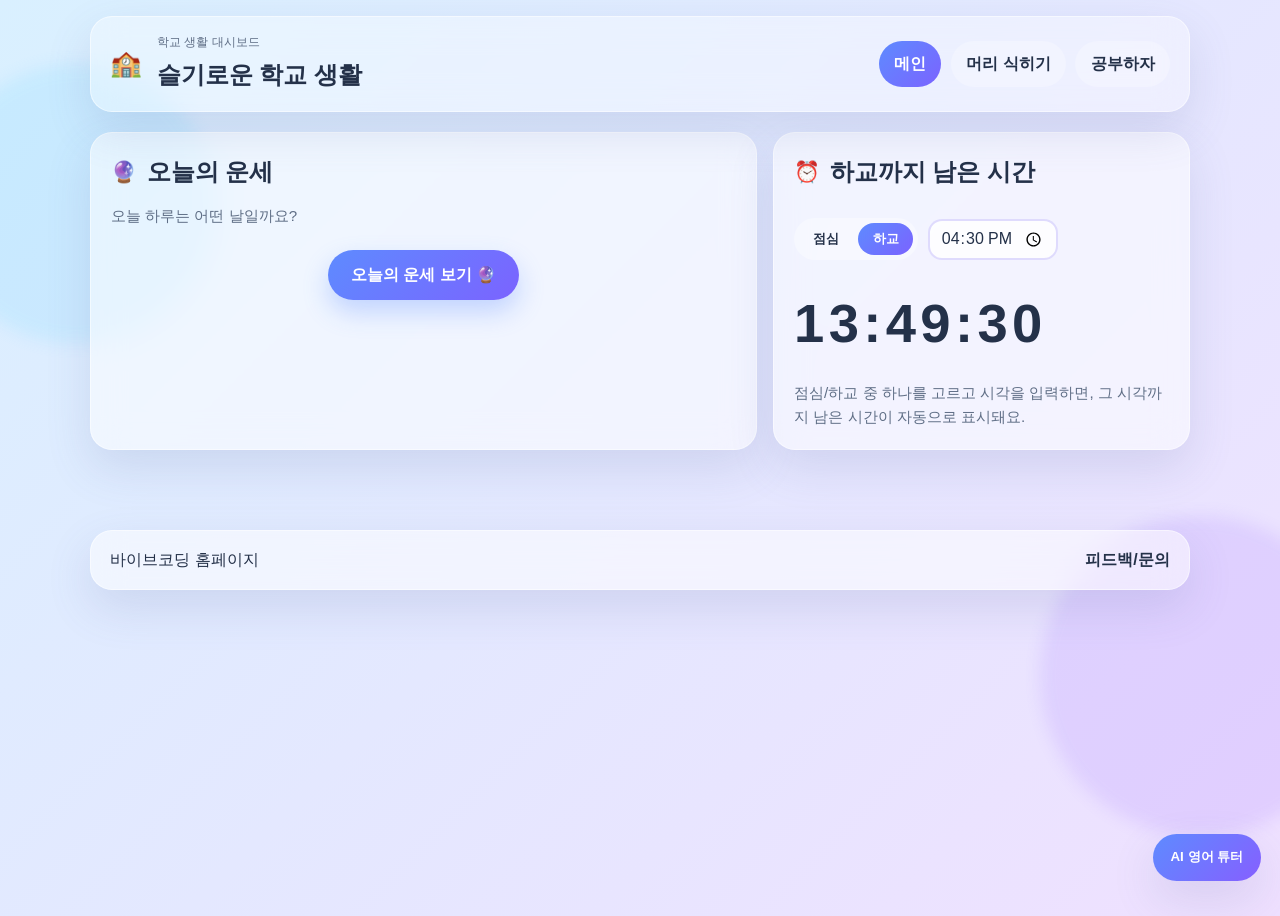
==== index.html @ 47b9a418 "Add files via upload" ====
<!-- 파일 위치: index.html -->
<!DOCTYPE html>
<html lang="ko">
  <head>
    <meta charset="UTF-8" />
    <meta name="viewport" content="width=device-width, initial-scale=1.0" />
    <meta
      name="description"
      content="슬기로운 학교 생활 대시보드. 급식, 게임, 공부 도구를 한 곳에서 쉽게 확인하세요."
    />
    <title>슬기로운 학교 생활</title>
    <link rel="icon" href="assets/icons/favicon.ico" type="image/x-icon" />
    <link rel="stylesheet" href="css/style.css" />
  </head>
  <body>
    <div class="background-orb orb-1"></div>
    <div class="background-orb orb-2"></div>

    <header class="topbar glass">
      <div class="brand-wrap">
        <div class="brand-mark">🏫</div>
        <div>
          <p class="eyebrow">학교 생활 대시보드</p>
          <h1>슬기로운 학교 생활</h1>
        </div>
      </div>

      <nav class="gnb" aria-label="메인 내비게이션">
        <a class="nav-link active" href="index.html" data-page="index">메인</a>
        <a class="nav-link" href="pages/game.html" data-page="game">머리 식히기</a>
        <a class="nav-link" href="pages/study.html" data-page="study">공부하자</a>
      </nav>
    </header>

    <main class="page-shell">
      <section class="hero-grid">
        <article class="glass card fortune-card">
          <div class="section-title-row">
            <span class="title-emoji">🔮</span>
            <h2>오늘의 운세</h2>
          </div>
          <p class="fortune-subtitle">오늘 하루는 어떤 날일까요?</p>

          <div id="fortune-idle" class="fortune-idle">
            <button id="fortune-reveal-btn" type="button" class="fortune-reveal-btn">오늘의 운세 보기 🔮</button>
          </div>

          <div id="fortune-result" class="fortune-result" hidden>
            <div class="fortune-emoji" id="fortune-emoji">🍀</div>
            <p class="fortune-text" id="fortune-text"></p>

            <div class="fortune-extra">
              <div class="fortune-chip">
                <span class="fortune-chip-label">행운의 색</span>
                <span class="fortune-chip-value">
                  <span class="fortune-color-dot" id="fortune-color-dot"></span>
                  <span id="fortune-color-name"></span>
                </span>
              </div>
              <div class="fortune-chip">
                <span class="fortune-chip-label">행운의 아이템</span>
                <span class="fortune-chip-value" id="fortune-item"></span>
              </div>
            </div>

            <button id="fortune-reroll-btn" type="button" class="fortune-reroll-btn">그냥 재미로 다시 뽑기 🔁</button>
          </div>
        </article>

        <article class="glass card countdown-card">
          <div class="section-title-row">
            <span class="title-emoji">⏰</span>
            <h2 id="countdownLabel">하교까지 남은 시간</h2>
          </div>

          <div class="timer-setup">
            <div class="timer-mode-group" role="group" aria-label="시간 종류 선택">
              <button type="button" class="timer-mode-btn" data-mode="lunch" aria-pressed="false">점심</button>
              <button type="button" class="timer-mode-btn" data-mode="dismissal" aria-pressed="false">하교</button>
            </div>
            <input type="time" id="targetTimeInput" aria-label="목표 시각 입력" />
          </div>

          <div id="countdown" class="countdown-number">00:00:00</div>
          <p class="countdown-note">점심/하교 중 하나를 고르고 시각을 입력하면, 그 시각까지 남은 시간이 자동으로 표시돼요.</p>
        </article>
      </section>
    </main>

    <button class="floating-tutor" type="button" aria-label="AI 영어 튜터 열기">
      <span>AI 영어 튜터</span>
    </button>

    <footer class="site-footer glass">
      <p>바이브코딩 홈페이지</p>
      <a href="#" aria-label="피드백 및 문의">피드백/문의</a>
    </footer>

    <script src="js/config.js"></script>
    <script src="js/fortune.js"></script>
    <script src="js/main.js"></script>
  </body>
</html>
---- css/style.css ----
/* 파일 위치: css/style.css */
:root {
  --bg-start: #d9f0ff;
  --bg-end: #efe0ff;
  --glass-bg: rgba(255, 255, 255, 0.34);
  --glass-border: rgba(255, 255, 255, 0.5);
  --surface: rgba(255, 255, 255, 0.52);
  --surface-strong: rgba(255, 255, 255, 0.76);
  --text-main: #243149;
  --text-subtle: #5f6e86;
  --accent: #5e8bff;
  --accent-strong: #7b63ff;
  --danger: #ff6f91;
  --shadow: 0 18px 45px rgba(96, 108, 160, 0.16);
  --radius: 22px;
  --radius-sm: 14px;
  --font-body: "Pretendard", "Noto Sans KR", sans-serif;
  --font-size-xl: 2rem;
  --font-size-lg: 1.3rem;
  --font-size-md: 1rem;
  --font-size-sm: 0.9rem;
}

* {
  box-sizing: border-box;
}

body {
  margin: 0;
  min-height: 100vh;
  font-family: var(--font-body);
  color: var(--text-main);
  background: linear-gradient(135deg, var(--bg-start), var(--bg-end));
  position: relative;
  overflow-x: hidden;
  line-height: 1.6;
}

.background-orb {
  position: fixed;
  border-radius: 50%;
  filter: blur(8px);
  opacity: 0.45;
  pointer-events: none;
}

.orb-1 {
  width: 280px;
  height: 280px;
  top: 4rem;
  left: -4rem;
  background: rgba(128, 220, 255, 0.45);
}

.orb-2 {
  width: 320px;
  height: 320px;
  right: -5rem;
  bottom: 4rem;
  background: rgba(171, 133, 255, 0.43);
}

.glass {
  background: var(--glass-bg);
  border: 1px solid var(--glass-border);
  backdrop-filter: blur(16px);
  -webkit-backdrop-filter: blur(16px);
  box-shadow: var(--shadow);
}

.topbar {
  width: min(1100px, calc(100% - 2rem));
  margin: 1rem auto 0;
  padding: 1rem 1.2rem;
  border-radius: var(--radius);
  display: flex;
  align-items: center;
  justify-content: space-between;
  position: sticky;
  top: 0.8rem;
  z-index: 20;
}

.card,
.menu-card,
.flashcard-box,
.quiz-options button,
.site-footer,
.fortune-reveal-btn,
.fortune-reroll-btn {
  transition: transform 0.2s ease, box-shadow 0.2s ease, background 0.2s ease;
}

.brand-wrap {
  display: flex;
  align-items: center;
  gap: 0.9rem;
}

.brand-mark {
  font-size: 1.6rem;
}

.eyebrow {
  margin: 0 0 0.2rem;
  font-size: 0.78rem;
  color: var(--text-subtle);
}

h1,
h2,
p {
  margin: 0;
}

h1 {
  font-size: clamp(1.1rem, 3vw, 1.5rem);
}

.gnb {
  display: flex;
  gap: 0.6rem;
  flex-wrap: wrap;
}

.nav-link {
  text-decoration: none;
  color: var(--text-main);
  padding: 0.65rem 0.95rem;
  border-radius: 999px;
  background: rgba(255, 255, 255, 0.25);
  font-weight: 700;
}

.nav-link.active,
.nav-link:hover {
  background: linear-gradient(135deg, var(--accent), var(--accent-strong));
  color: white;
}

.page-shell {
  width: min(1100px, calc(100% - 2rem));
  margin: 1.25rem auto 0;
  padding-bottom: 4rem;
}

.hero-grid {
  display: grid;
  grid-template-columns: 1.6fr 1fr;
  gap: 1rem;
  align-items: stretch;
}

.card {
  border-radius: var(--radius);
  padding: 1.25rem;
  background: var(--surface);
}

.fortune-card,
.countdown-card {
  min-height: 280px;
}

.countdown-card {
  display: flex;
  flex-direction: column;
  justify-content: center;
}

.section-title-row {
  display: flex;
  align-items: center;
  gap: 0.6rem;
  margin-bottom: 0.8rem;
}

.title-emoji {
  font-size: 1.3rem;
}

.fortune-subtitle,
.countdown-note {
  color: var(--text-subtle);
  font-size: 0.95rem;
}

.fortune-idle {
  margin-top: 1.4rem;
  display: flex;
  justify-content: center;
}

.fortune-reveal-btn {
  border: none;
  border-radius: 999px;
  padding: 0.9rem 1.4rem;
  font-weight: 800;
  font-size: 1rem;
  cursor: pointer;
  color: #fff;
  background: linear-gradient(135deg, var(--accent), var(--accent-strong));
  box-shadow: 0 12px 26px rgba(94, 139, 255, 0.32);
}

.fortune-reveal-btn:hover {
  transform: translateY(-2px);
}

@keyframes fortuneReveal {
  from {
    opacity: 0;
    transform: translateY(10px);
  }
  to {
    opacity: 1;
    transform: translateY(0);
  }
}

.fortune-result {
  text-align: center;
  margin-top: 0.6rem;
}

.fortune-result.show {
  animation: fortuneReveal 0.35s ease;
}

.fortune-emoji {
  font-size: 2.6rem;
  line-height: 1;
}

.fortune-text {
  margin-top: 0.7rem;
  font-size: 1.05rem;
  font-weight: 700;
  line-height: 1.6;
}

.fortune-extra {
  display: flex;
  justify-content: center;
  gap: 0.7rem;
  flex-wrap: wrap;
  margin-top: 1rem;
}

.fortune-chip {
  display: flex;
  flex-direction: column;
  gap: 0.3rem;
  align-items: center;
  background: var(--surface-strong);
  border-radius: var(--radius-sm);
  padding: 0.6rem 1rem;
  min-width: 120px;
}

.fortune-chip-label {
  font-size: 0.78rem;
  color: var(--text-subtle);
  font-weight: 700;
}

.fortune-chip-value {
  display: inline-flex;
  align-items: center;
  gap: 0.4rem;
  font-weight: 800;
}

.fortune-color-dot {
  width: 14px;
  height: 14px;
  border-radius: 50%;
  border: 1px solid rgba(0, 0, 0, 0.15);
  display: inline-block;
}

.fortune-reroll-btn {
  margin-top: 1.1rem;
  border: none;
  background: transparent;
  color: var(--text-subtle);
  font-weight: 700;
  font-size: 0.85rem;
  cursor: pointer;
  text-decoration: underline;
}

.fortune-reroll-btn:hover {
  color: var(--accent-strong);
}

.timer-setup {
  display: flex;
  align-items: center;
  gap: 0.6rem;
  flex-wrap: wrap;
  margin-top: 0.9rem;
}

.timer-mode-group {
  display: flex;
  gap: 0.3rem;
  padding: 0.3rem;
  background: rgba(255, 255, 255, 0.35);
  border-radius: 999px;
}

.timer-mode-btn {
  border: none;
  background: transparent;
  color: var(--text-main);
  font-weight: 700;
  padding: 0.45rem 0.9rem;
  border-radius: 999px;
  cursor: pointer;
  transition: background 0.2s ease, color 0.2s ease;
}

.timer-mode-btn.active {
  background: linear-gradient(135deg, var(--accent), var(--accent-strong));
  color: #fff;
}

.timer-setup input[type="time"] {
  border: 2px solid rgba(124, 108, 246, 0.24);
  border-radius: var(--radius-sm);
  background: rgba(255, 255, 255, 0.84);
  padding: 0.45rem 0.7rem;
  font-size: 1rem;
  font-family: var(--font-body);
  color: var(--text-main);
}

.timer-setup input[type="time"]:focus {
  outline: none;
  border-color: var(--accent-strong);
  box-shadow: 0 0 0 4px rgba(124, 108, 246, 0.12);
}

.countdown-number {
  margin: 1.25rem 0 0.85rem;
  font-size: clamp(2.2rem, 5vw, 3.4rem);
  font-weight: 800;
  letter-spacing: 0.08em;
}

.menu-page {
  display: grid;
  gap: 1rem;
}

.menu-grid {
  display: grid;
  grid-template-columns: repeat(auto-fit, minmax(220px, 1fr));
  gap: 1rem;
}

.menu-card {
  display: block;
  text-decoration: none;
  color: inherit;
  padding: 1.3rem;
  border-radius: var(--radius);
  min-height: 170px;
  background: var(--surface);
  transition: transform 0.2s ease, box-shadow 0.2s ease;
}

.menu-card:hover,
.menu-card:focus-visible {
  transform: translateY(-4px) scale(1.01);
  box-shadow: 0 20px 40px rgba(64, 72, 130, 0.22);
  outline: none;
}

.flashcard-controls button:hover,
.quiz-options button:hover,
.floating-tutor:hover {
  transform: translateY(-2px);
}

.menu-card .icon {
  font-size: 2rem;
  width: 3rem;
  height: 3rem;
  display: grid;
  place-items: center;
  border-radius: 14px;
  background: rgba(255, 255, 255, 0.62);
}

.menu-card h3 {
  margin: 0.8rem 0 0.4rem;
  font-size: 1.15rem;
}

.menu-card p {
  color: var(--text-subtle);
  line-height: 1.6;
}

.floating-tutor {
  position: fixed;
  right: 1.2rem;
  bottom: 1.2rem;
  border: none;
  border-radius: 999px;
  padding: 0.9rem 1.1rem;
  background: linear-gradient(135deg, #5e8bff, #865fff);
  color: white;
  font-weight: 700;
  box-shadow: var(--shadow);
  cursor: pointer;
}

.floating-tutor:focus-visible {
  outline: 3px solid rgba(94, 139, 255, 0.35);
  outline-offset: 2px;
}

.site-footer {
  width: min(1100px, calc(100% - 2rem));
  margin: 1rem auto 1.5rem;
  border-radius: var(--radius);
  padding: 1rem 1.2rem;
  display: flex;
  justify-content: space-between;
  align-items: center;
  background: var(--surface);
}

.site-footer a {
  color: var(--text-main);
  text-decoration: none;
  font-weight: 700;
}

@media (max-width: 767px) {
  .topbar,
  .site-footer {
    flex-direction: column;
    gap: 0.8rem;
  }

  .hero-grid {
    grid-template-columns: 1fr;
  }

  .page-shell {
    width: min(100%, calc(100% - 1rem));
  }
}

@media (min-width: 768px) and (max-width: 1023px) {
  .hero-grid {
    grid-template-columns: 1fr;
  }
}
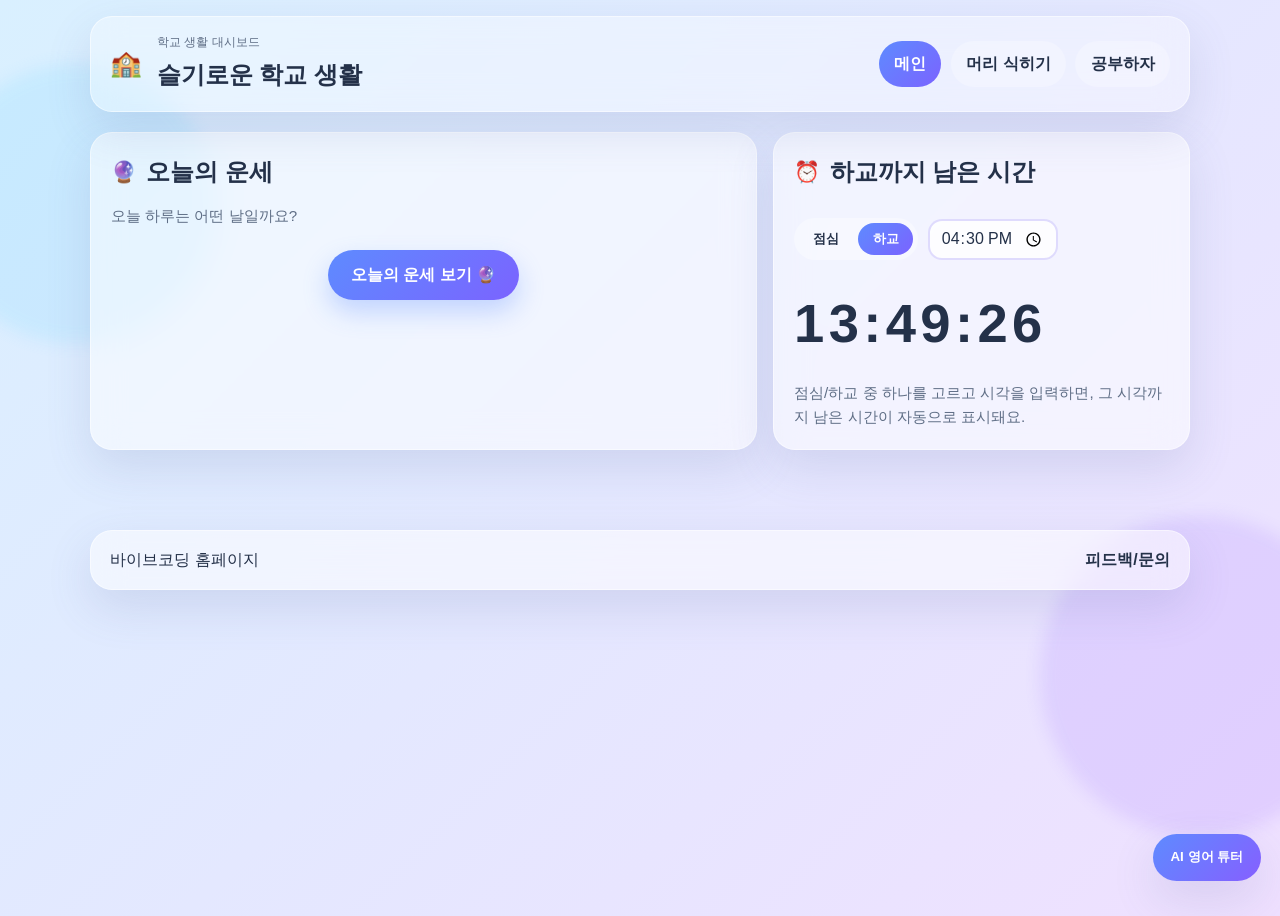
==== commit 0f286cdf: "Add files via upload" ====
--- a/index.html
+++ b/index.html
@@ -1,103 +1,126 @@
-<!-- 파일 위치: index.html -->
-<!DOCTYPE html>
-<html lang="ko">
-  <head>
-    <meta charset="UTF-8" />
-    <meta name="viewport" content="width=device-width, initial-scale=1.0" />
-    <meta
-      name="description"
-      content="슬기로운 학교 생활 대시보드. 급식, 게임, 공부 도구를 한 곳에서 쉽게 확인하세요."
-    />
-    <title>슬기로운 학교 생활</title>
-    <link rel="icon" href="assets/icons/favicon.ico" type="image/x-icon" />
-    <link rel="stylesheet" href="css/style.css" />
-  </head>
-  <body>
-    <div class="background-orb orb-1"></div>
-    <div class="background-orb orb-2"></div>
-
-    <header class="topbar glass">
-      <div class="brand-wrap">
-        <div class="brand-mark">🏫</div>
-        <div>
-          <p class="eyebrow">학교 생활 대시보드</p>
-          <h1>슬기로운 학교 생활</h1>
-        </div>
-      </div>
-
-      <nav class="gnb" aria-label="메인 내비게이션">
-        <a class="nav-link active" href="index.html" data-page="index">메인</a>
-        <a class="nav-link" href="pages/game.html" data-page="game">머리 식히기</a>
-        <a class="nav-link" href="pages/study.html" data-page="study">공부하자</a>
-      </nav>
-    </header>
-
-    <main class="page-shell">
-      <section class="hero-grid">
-        <article class="glass card fortune-card">
-          <div class="section-title-row">
-            <span class="title-emoji">🔮</span>
-            <h2>오늘의 운세</h2>
-          </div>
-          <p class="fortune-subtitle">오늘 하루는 어떤 날일까요?</p>
-
-          <div id="fortune-idle" class="fortune-idle">
-            <button id="fortune-reveal-btn" type="button" class="fortune-reveal-btn">오늘의 운세 보기 🔮</button>
-          </div>
-
-          <div id="fortune-result" class="fortune-result" hidden>
-            <div class="fortune-emoji" id="fortune-emoji">🍀</div>
-            <p class="fortune-text" id="fortune-text"></p>
-
-            <div class="fortune-extra">
-              <div class="fortune-chip">
-                <span class="fortune-chip-label">행운의 색</span>
-                <span class="fortune-chip-value">
-                  <span class="fortune-color-dot" id="fortune-color-dot"></span>
-                  <span id="fortune-color-name"></span>
-                </span>
-              </div>
-              <div class="fortune-chip">
-                <span class="fortune-chip-label">행운의 아이템</span>
-                <span class="fortune-chip-value" id="fortune-item"></span>
-              </div>
-            </div>
-
-            <button id="fortune-reroll-btn" type="button" class="fortune-reroll-btn">그냥 재미로 다시 뽑기 🔁</button>
-          </div>
-        </article>
-
-        <article class="glass card countdown-card">
-          <div class="section-title-row">
-            <span class="title-emoji">⏰</span>
-            <h2 id="countdownLabel">하교까지 남은 시간</h2>
-          </div>
-
-          <div class="timer-setup">
-            <div class="timer-mode-group" role="group" aria-label="시간 종류 선택">
-              <button type="button" class="timer-mode-btn" data-mode="lunch" aria-pressed="false">점심</button>
-              <button type="button" class="timer-mode-btn" data-mode="dismissal" aria-pressed="false">하교</button>
-            </div>
-            <input type="time" id="targetTimeInput" aria-label="목표 시각 입력" />
-          </div>
-
-          <div id="countdown" class="countdown-number">00:00:00</div>
-          <p class="countdown-note">점심/하교 중 하나를 고르고 시각을 입력하면, 그 시각까지 남은 시간이 자동으로 표시돼요.</p>
-        </article>
-      </section>
-    </main>
-
-    <button class="floating-tutor" type="button" aria-label="AI 영어 튜터 열기">
-      <span>AI 영어 튜터</span>
-    </button>
-
-    <footer class="site-footer glass">
-      <p>바이브코딩 홈페이지</p>
-      <a href="#" aria-label="피드백 및 문의">피드백/문의</a>
-    </footer>
-
-    <script src="js/config.js"></script>
-    <script src="js/fortune.js"></script>
-    <script src="js/main.js"></script>
-  </body>
-</html>
+<!-- 파일 위치: index.html -->
+<!DOCTYPE html>
+<html lang="ko">
+  <head>
+    <meta charset="UTF-8" />
+    <meta name="viewport" content="width=device-width, initial-scale=1.0" />
+    <meta
+      name="description"
+      content="슬기로운 학교 생활 대시보드. 급식, 게임, 공부 도구를 한 곳에서 쉽게 확인하세요."
+    />
+    <title>슬기로운 학교 생활</title>
+    <link rel="icon" href="assets/icons/favicon.ico" type="image/x-icon" />
+    <link rel="stylesheet" href="css/style.css" />
+  </head>
+  <body>
+    <div class="background-orb orb-1"></div>
+    <div class="background-orb orb-2"></div>
+
+    <header class="topbar glass">
+      <div class="brand-wrap">
+        <div class="brand-mark">🏫</div>
+        <div>
+          <p class="eyebrow">학교 생활 대시보드</p>
+          <h1>슬기로운 학교 생활</h1>
+        </div>
+      </div>
+
+      <nav class="gnb" aria-label="메인 내비게이션">
+        <a class="nav-link active" href="index.html" data-page="index">메인</a>
+        <a class="nav-link" href="pages/game.html" data-page="game">머리 식히기</a>
+        <a class="nav-link" href="pages/study.html" data-page="study">공부하자</a>
+      </nav>
+    </header>
+
+    <main class="page-shell">
+      <section class="hero-grid">
+        <article class="glass card fortune-card">
+          <div class="section-title-row">
+            <span class="title-emoji">🔮</span>
+            <h2>오늘의 운세</h2>
+          </div>
+          <p class="fortune-subtitle">오늘 하루는 어떤 날일까요?</p>
+
+          <div id="fortune-idle" class="fortune-idle">
+            <button id="fortune-reveal-btn" type="button" class="fortune-reveal-btn">오늘의 운세 보기 🔮</button>
+          </div>
+
+          <div id="fortune-result" class="fortune-result" hidden>
+            <div class="fortune-emoji" id="fortune-emoji">🍀</div>
+            <p class="fortune-text" id="fortune-text"></p>
+
+            <div class="fortune-extra">
+              <div class="fortune-chip">
+                <span class="fortune-chip-label">행운의 색</span>
+                <span class="fortune-chip-value">
+                  <span class="fortune-color-dot" id="fortune-color-dot"></span>
+                  <span id="fortune-color-name"></span>
+                </span>
+              </div>
+              <div class="fortune-chip">
+                <span class="fortune-chip-label">행운의 아이템</span>
+                <span class="fortune-chip-value" id="fortune-item"></span>
+              </div>
+            </div>
+
+            <button id="fortune-reroll-btn" type="button" class="fortune-reroll-btn">그냥 재미로 다시 뽑기 🔁</button>
+          </div>
+        </article>
+
+        <article class="glass card countdown-card">
+          <div class="section-title-row">
+            <span class="title-emoji">⏰</span>
+            <h2 id="countdownLabel">하교까지 남은 시간</h2>
+          </div>
+
+          <div class="timer-setup">
+            <div class="timer-mode-group" role="group" aria-label="시간 종류 선택">
+              <button type="button" class="timer-mode-btn" data-mode="lunch" aria-pressed="false">점심</button>
+              <button type="button" class="timer-mode-btn" data-mode="dismissal" aria-pressed="false">하교</button>
+            </div>
+            <input type="time" id="targetTimeInput" aria-label="목표 시각 입력" />
+          </div>
+
+          <div id="countdown" class="countdown-number">00:00:00</div>
+          <p class="countdown-note">점심/하교 중 하나를 고르고 시각을 입력하면, 그 시각까지 남은 시간이 자동으로 표시돼요.</p>
+        </article>
+      </section>
+    </main>
+
+    <button class="floating-tutor" type="button" aria-label="AI 영어 튜터 열기">
+      <span>AI 영어 튜터</span>
+    </button>
+
+    <!-- AI 영어 튜터 챗봇 창: 평소에는 hidden 속성으로 숨겨져 있다가,
+         플로팅 버튼을 누르면 main.js가 hidden을 풀어서 화면에 보여줘요. -->
+    <div id="tutor-panel" class="tutor-panel" hidden>
+      <div class="tutor-panel-inner glass">
+        <div class="tutor-panel-header">
+          <p>🤖 AI 영어 튜터</p>
+          <button id="tutor-close-btn" type="button" aria-label="AI 영어 튜터 닫기">✕</button>
+        </div>
+        <div class="tutor-panel-body">
+          <!-- Dify에서 만든 영어 단어 챗봇이 여기에 표시돼요.
+               무료 사용량 초과 시 안내 메시지 필요
+               크레딧이 빨리 소진될 경우, Dify에 Google Gemini 등 자체 무료 API 키를 연결하는 방식으로 전환 가능 -->
+          <iframe
+            src="https://udify.app/chatbot/o3hLbj0Ut3vGTRB0"
+            style="width: 100%; height: 100%; min-height: 700px"
+            frameborder="0"
+            allow="microphone"
+            title="AI 영어 튜터 챗봇"
+          ></iframe>
+        </div>
+      </div>
+    </div>
+
+    <footer class="site-footer glass">
+      <p>바이브코딩 홈페이지</p>
+      <a href="#" aria-label="피드백 및 문의">피드백/문의</a>
+    </footer>
+
+    <script src="js/config.js"></script>
+    <script src="js/fortune.js"></script>
+    <script src="js/main.js"></script>
+  </body>
+</html>
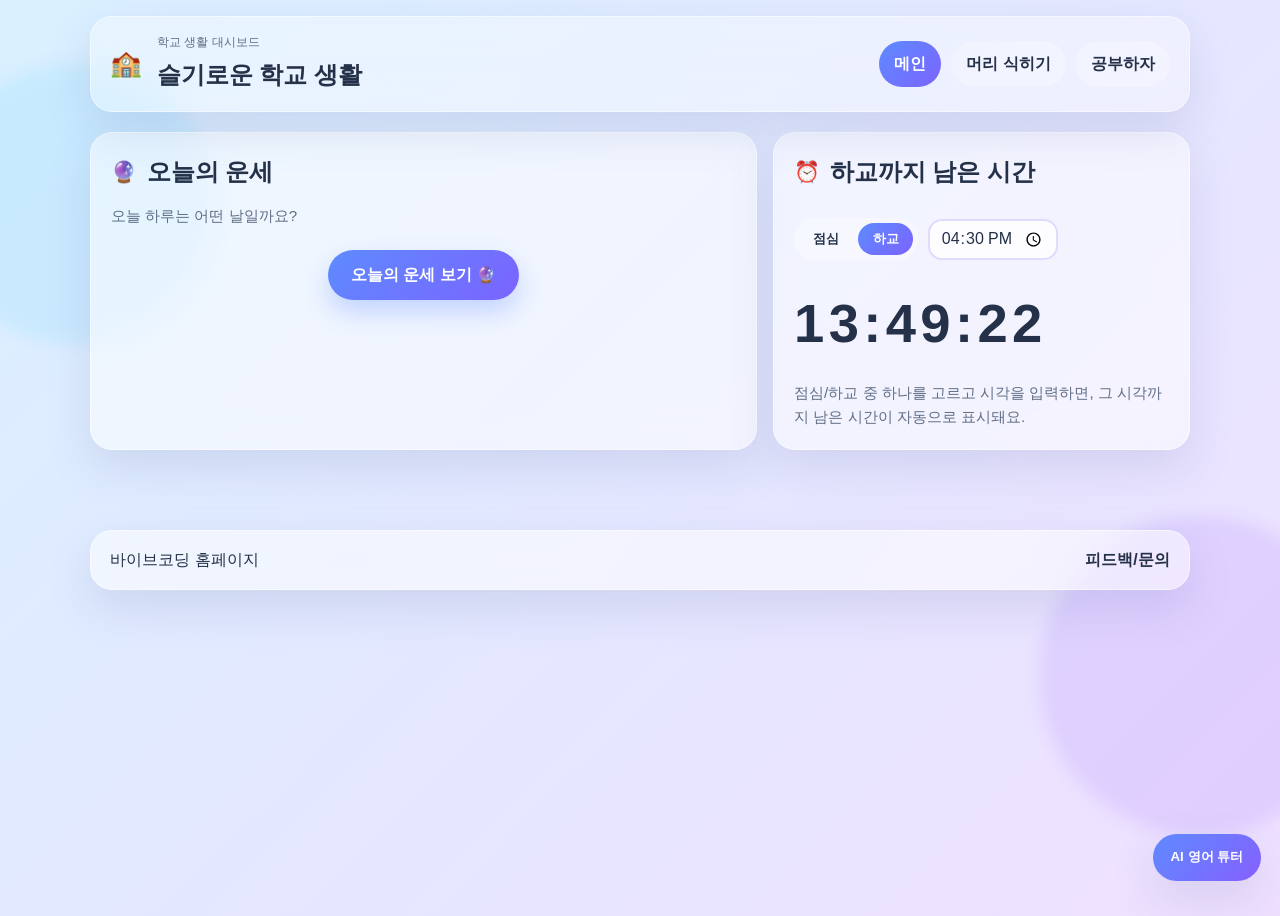
==== commit 275d6d9b: "Add files via upload" ====
--- a/index.html
+++ b/index.html
@@ -104,8 +104,9 @@
                무료 사용량 초과 시 안내 메시지 필요
                크레딧이 빨리 소진될 경우, Dify에 Google Gemini 등 자체 무료 API 키를 연결하는 방식으로 전환 가능 -->
           <iframe
-            src="https://udify.app/chatbot/o3hLbj0Ut3vGTRB0"
-            style="width: 100%; height: 100%; min-height: 700px"
+            id="tutor-iframe"
+            src="https://udify.app/chatbot/E8p7ZxgKmjU9KjIr"
+            style="width: 100%; height: 100%"
             frameborder="0"
             allow="microphone"
             title="AI 영어 튜터 챗봇"
--- a/css/style.css
+++ b/css/style.css
@@ -461,3 +461,74 @@
     grid-template-columns: 1fr;
   }
 }
+
+/* AI 영어 튜터 챗봇 창 스타일 */
+.tutor-panel {
+  position: fixed;
+  inset: 0;
+  z-index: 999;
+  display: flex;
+  align-items: flex-start; /* center로 두면 화면이 좁을 때 위쪽(헤더)이 화면 밖으로 밀려나 잘려요 */
+  justify-content: center;
+  padding: 24px;
+  overflow-y: auto; /* 패널이 화면보다 크면 이 배경 영역 자체를 스크롤해서 위쪽까지 볼 수 있게 해요 */
+  background: rgba(15, 23, 42, 0.45); /* 화면 전체를 덮는 어두운 반투명 배경 */
+}
+
+/* hidden 속성이 있을 때는 display: flex보다 이 규칙이 우선 적용되도록 해서
+   처음 페이지를 열었을 때 챗봇 창이 보이지 않게 해요. */
+.tutor-panel[hidden] {
+  display: none;
+}
+
+.tutor-panel-inner {
+  width: 100%;
+  max-width: 420px;
+  height: min(80vh, 760px);
+  max-height: calc(100vh - 48px); /* 위아래 padding(24px씩)을 뺀 값을 넘지 않도록 해요 */
+  flex-shrink: 0;
+  display: flex;
+  flex-direction: column;
+  overflow: hidden;
+  border-radius: var(--radius);
+}
+
+.tutor-panel-header {
+  display: flex;
+  align-items: center;
+  justify-content: space-between;
+  padding: 16px 20px;
+  font-weight: 800;
+}
+
+.tutor-panel-header button {
+  background: none;
+  border: none;
+  font-size: 20px;
+  cursor: pointer;
+  color: var(--text-main);
+}
+
+.tutor-panel-body {
+  flex: 1;
+  padding: 0 12px 12px;
+}
+
+.tutor-panel-body iframe {
+  width: 100%;
+  height: 100%;
+  border-radius: var(--radius-sm);
+}
+
+@media (max-width: 767px) {
+  .tutor-panel {
+    padding: 0;
+  }
+
+  .tutor-panel-inner {
+    max-width: 100%;
+    height: 100%;
+    max-height: 100%;
+    border-radius: 0;
+  }
+}
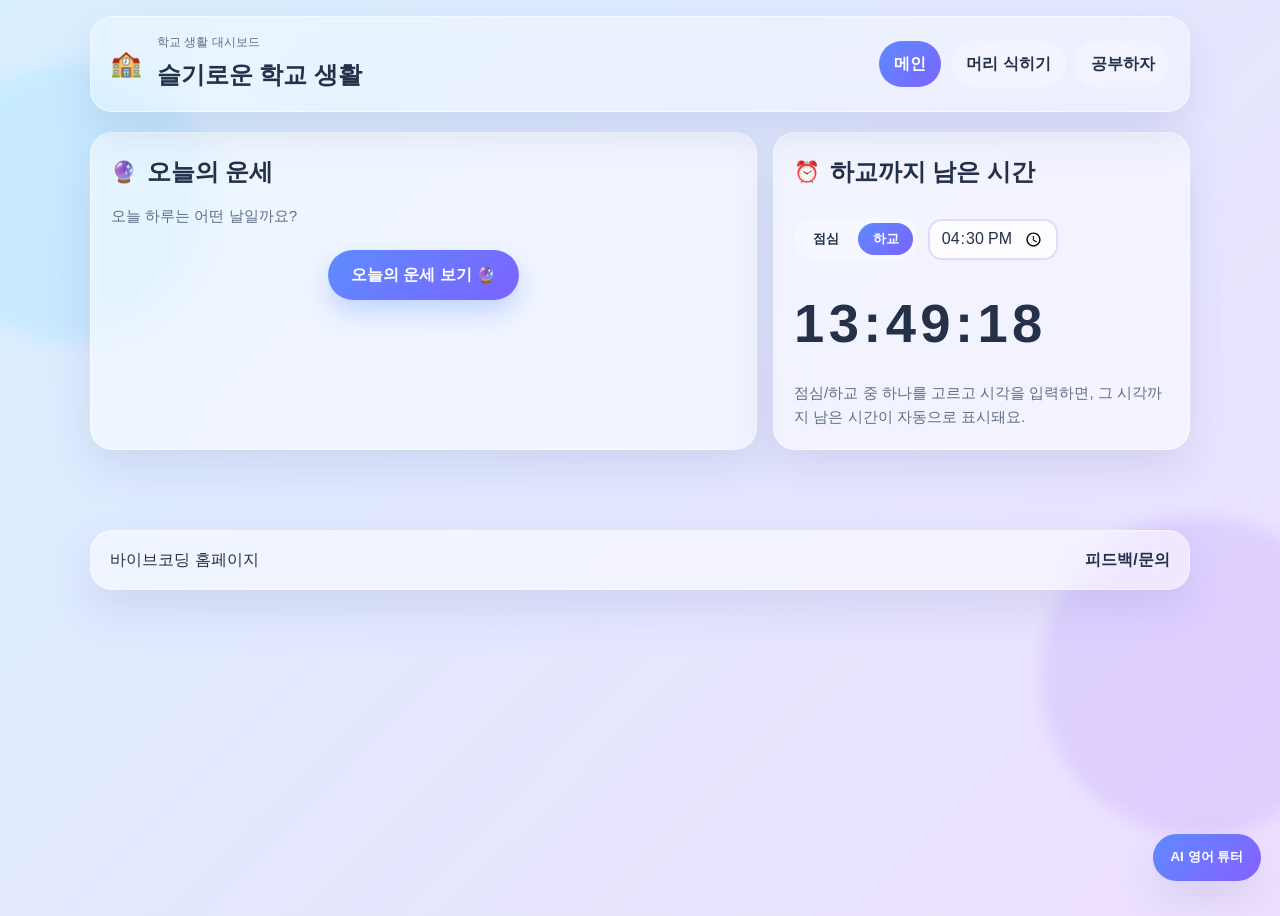
==== commit 17faf049: "Add files via upload" ====
--- a/index.html
+++ b/index.html
@@ -105,7 +105,7 @@
                크레딧이 빨리 소진될 경우, Dify에 Google Gemini 등 자체 무료 API 키를 연결하는 방식으로 전환 가능 -->
           <iframe
             id="tutor-iframe"
-            src="https://udify.app/chatbot/E8p7ZxgKmjU9KjIr"
+            src="https://udify.app/chatbot/o3hLbj0Ut3vGTRB0"
             style="width: 100%; height: 100%"
             frameborder="0"
             allow="microphone"
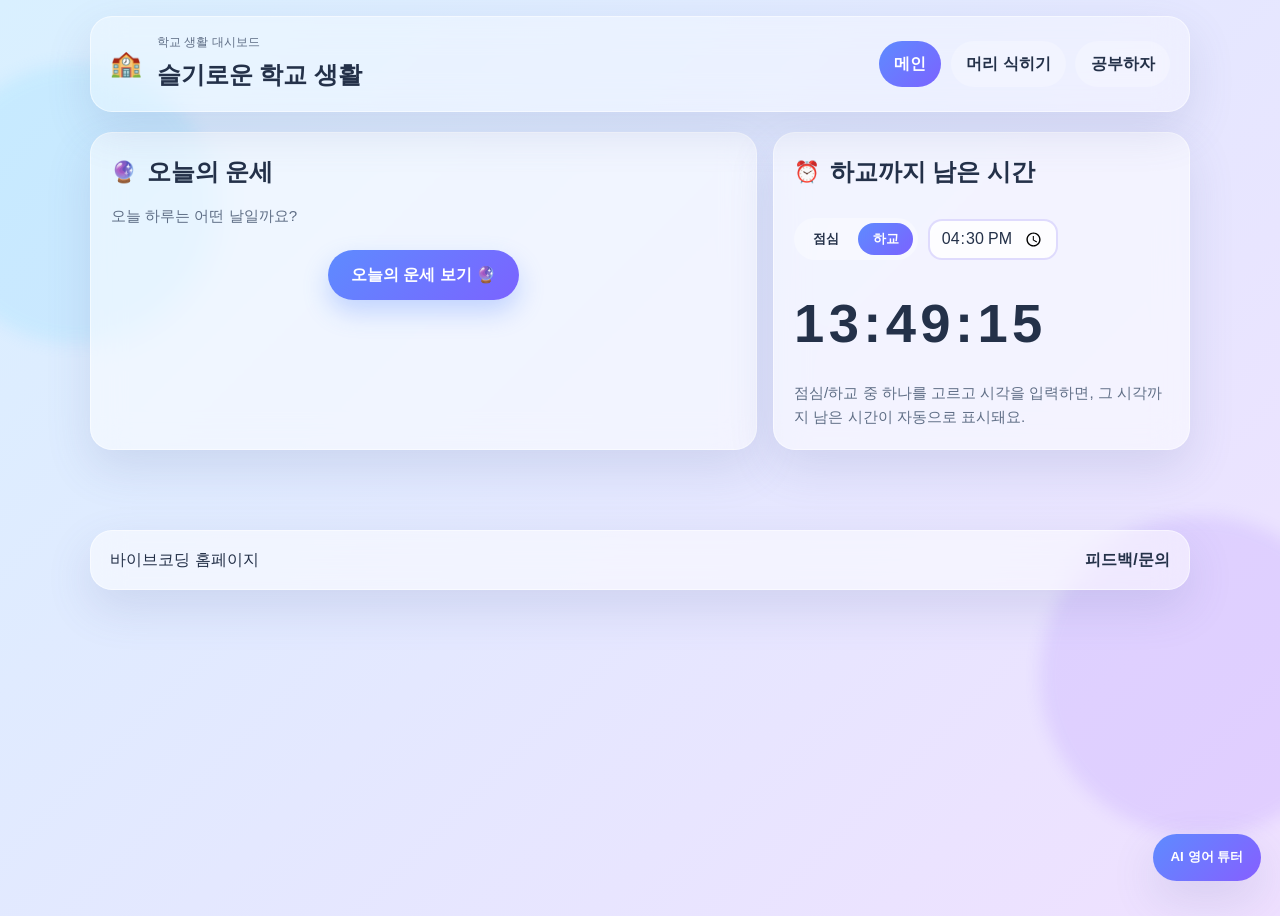
==== commit b11462e0: "Add files via upload" ====
--- a/index.html
+++ b/index.html
@@ -96,7 +96,10 @@
     <div id="tutor-panel" class="tutor-panel" hidden>
       <div class="tutor-panel-inner glass">
         <div class="tutor-panel-header">
-          <p>🤖 AI 영어 튜터</p>
+          <div>
+            <p class="tutor-panel-title">🤖 AI 영어 튜터</p>
+            <p class="tutor-panel-hint">💡 새 단어로 다시 시작하려면 채팅창 안의 🔄 버튼을 눌러주세요</p>
+          </div>
           <button id="tutor-close-btn" type="button" aria-label="AI 영어 튜터 닫기">✕</button>
         </div>
         <div class="tutor-panel-body">
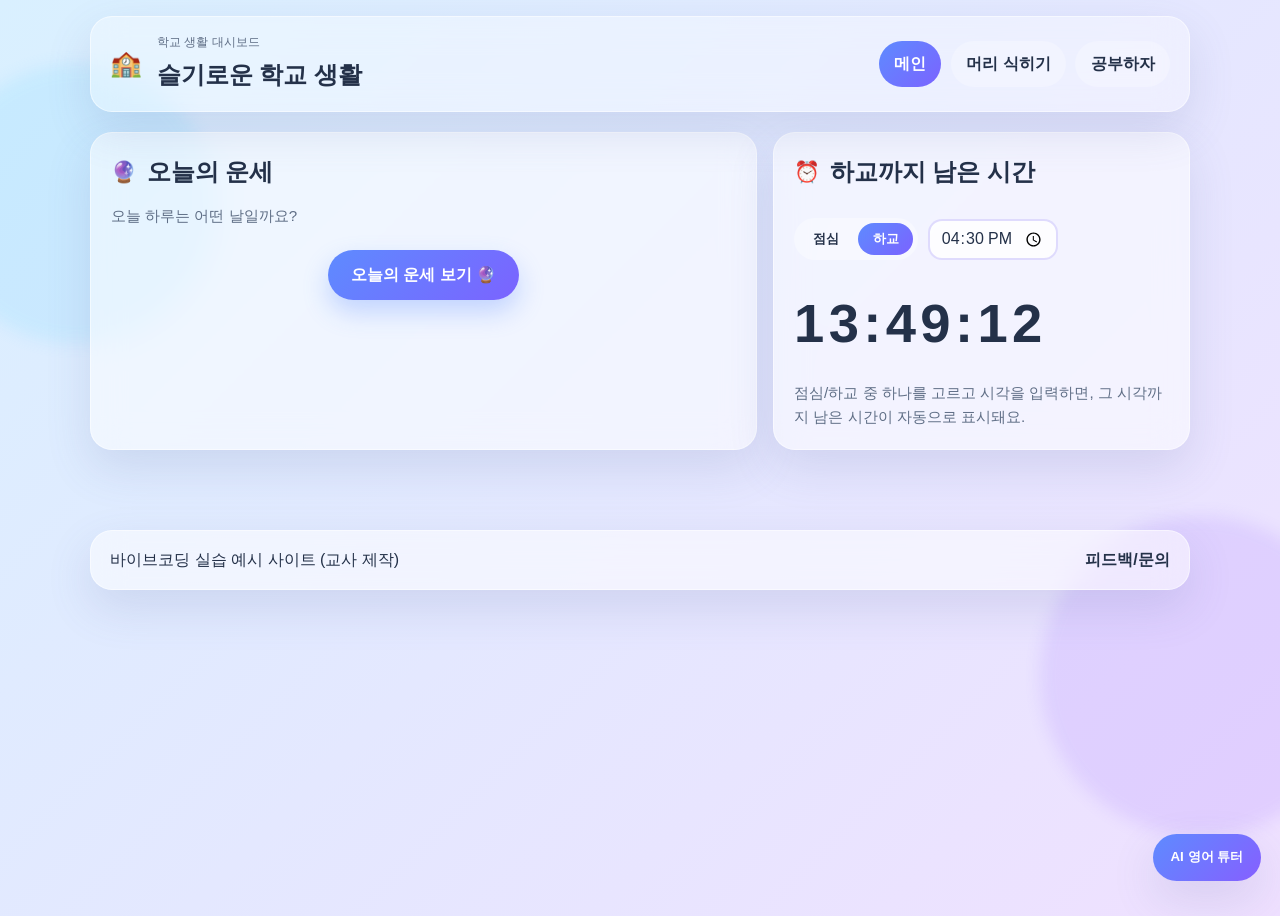
==== commit 7f601308: "Add files via upload" ====
--- a/index.html
+++ b/index.html
@@ -119,7 +119,7 @@
     </div>
 
     <footer class="site-footer glass">
-      <p>바이브코딩 홈페이지</p>
+      <p>바이브코딩 실습 예시 사이트 (교사 제작)</p>
       <a href="#" aria-label="피드백 및 문의">피드백/문의</a>
     </footer>
 
--- a/css/style.css
+++ b/css/style.css
@@ -495,10 +495,22 @@
 
 .tutor-panel-header {
   display: flex;
-  align-items: center;
+  align-items: flex-start;
   justify-content: space-between;
+  gap: 0.6rem;
   padding: 16px 20px;
+}
+
+.tutor-panel-title {
+  margin: 0;
   font-weight: 800;
+}
+
+.tutor-panel-hint {
+  margin: 0.3rem 0 0;
+  font-size: 0.78rem;
+  font-weight: 500;
+  color: var(--text-subtle);
 }
 
 .tutor-panel-header button {
